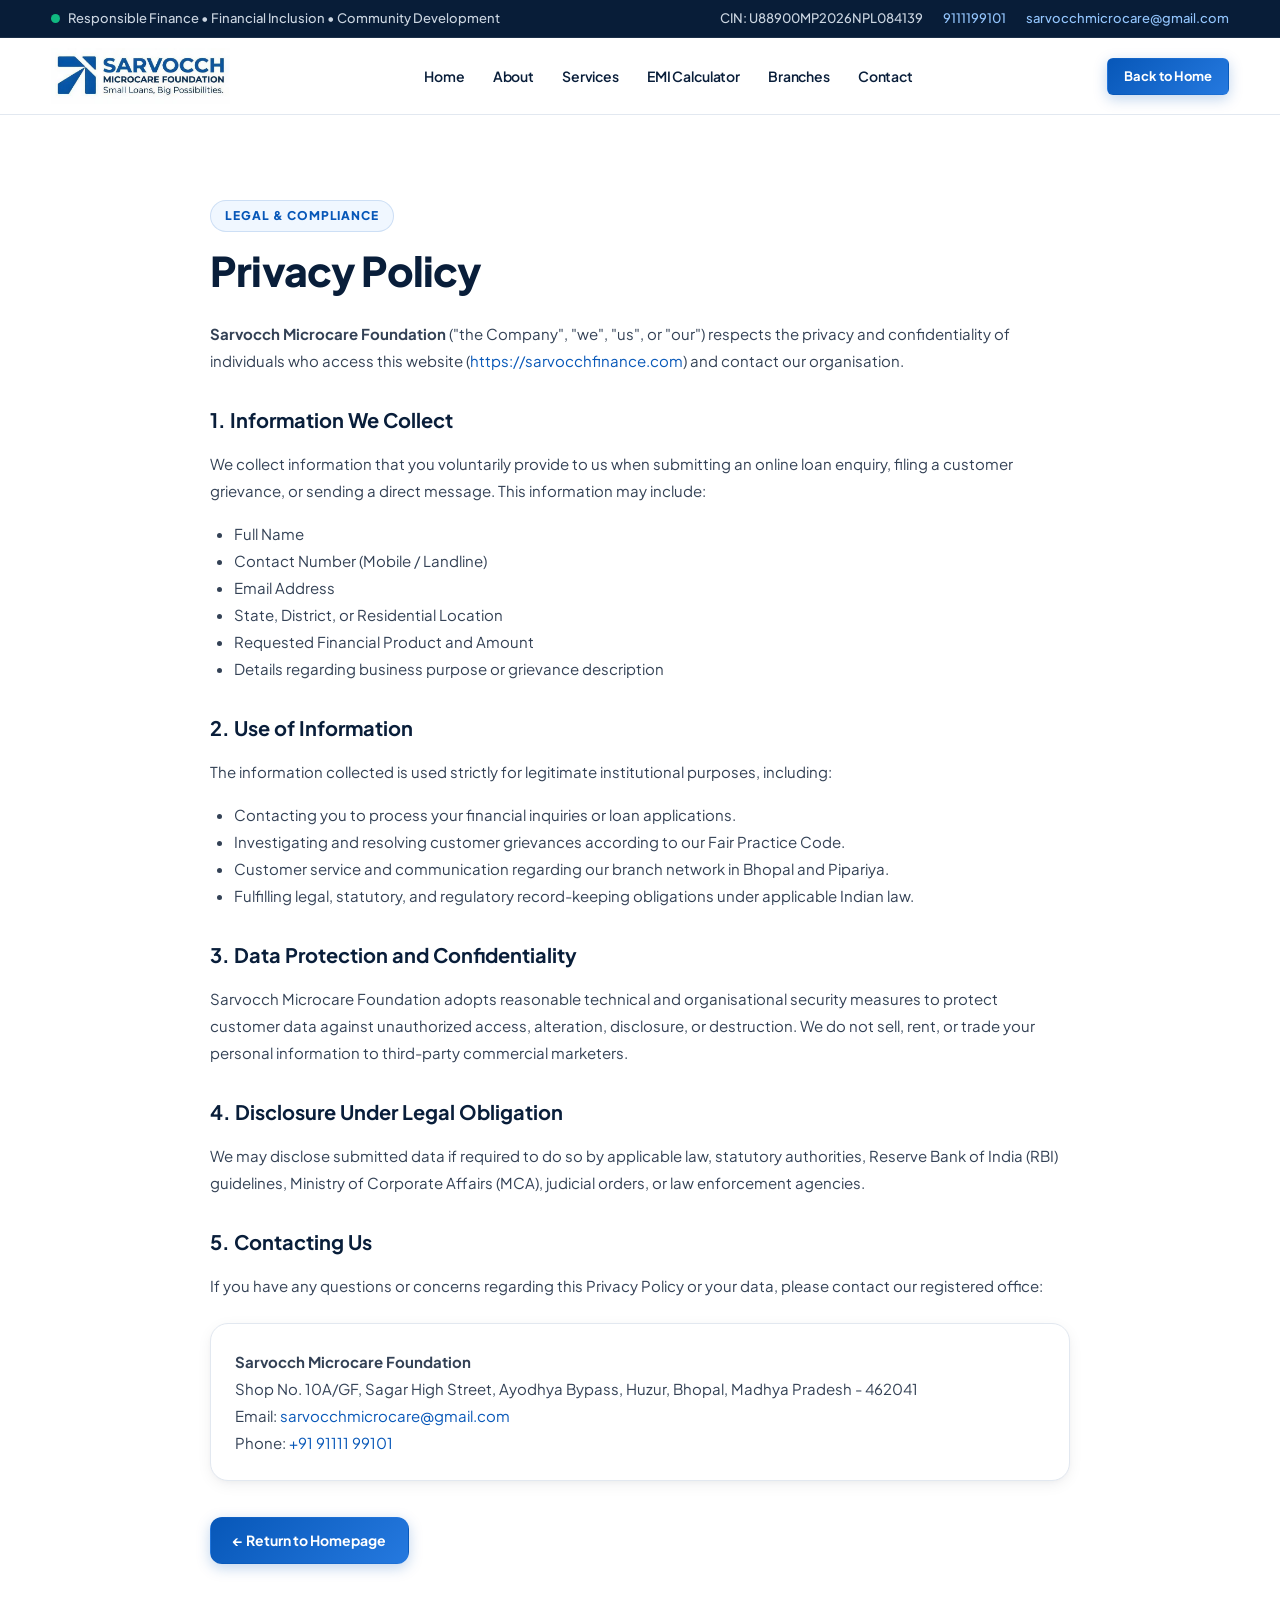
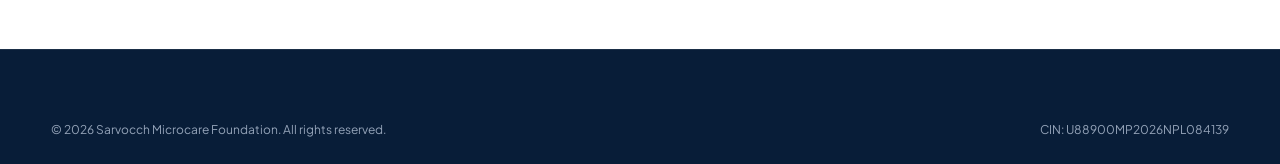
==== privacy.html @ bf9b37c6 "Convert website to responsive static HTML5/CSS3/JS for Hostinger with animations" ====
<!DOCTYPE html>
<html lang="en">
<head>
    <meta charset="UTF-8">
    <meta name="viewport" content="width=device-width, initial-scale=1.0">
    <title>Privacy Policy | Sarvocch Microcare Foundation</title>
    <meta name="description" content="Privacy Policy of Sarvocch Microcare Foundation regarding data protection, customer privacy, and personal information handling.">
    <meta name="robots" content="index, follow">
    <link rel="canonical" href="https://sarvocchfinance.com/privacy.html">
    <meta name="theme-color" content="#0757b8">

    <!-- Favicon -->
    <link rel="icon" type="image/svg+xml" href="assets/images/favicon.svg">

    <!-- Google Fonts -->
    <link rel="preconnect" href="https://fonts.googleapis.com">
    <link rel="preconnect" href="https://fonts.gstatic.com" crossorigin>
    <link href="https://fonts.googleapis.com/css2?family=Plus+Jakarta+Sans:wght@400;500;600;700;800&display=swap" rel="stylesheet">

    <!-- Stylesheets -->
    <link rel="stylesheet" href="assets/css/styles.css">
    <link rel="stylesheet" href="assets/css/animations.css">
</head>
<body>

    <!-- TOPBAR -->
    <aside class="topbar" aria-label="Quick Information">
        <div class="container topbar-content">
            <div class="topbar-badge">
                <span class="pulse-dot"></span>
                <span>Responsible Finance &bull; Financial Inclusion &bull; Community Development</span>
            </div>
            <div class="topbar-contacts">
                <span class="topbar-badge">CIN: U88900MP2026NPL084139</span>
                <a href="tel:9111199101" class="topbar-link">9111199101</a>
                <a href="mailto:sarvocchmicrocare@gmail.com" class="topbar-link">sarvocchmicrocare@gmail.com</a>
            </div>
        </div>
    </aside>

    <!-- HEADER NAVIGATION -->
    <header class="header">
        <div class="container nav">
            <a href="index.html#home" class="brand">
                <img src="assets/images/LOGO_1.jpg" alt="Sarvocch Microcare Foundation Logo" class="brand-logo" width="220" height="60">
            </a>

            <button class="menu-toggle" aria-label="Toggle navigation menu">
                <span class="hamburger-line"></span>
                <span class="hamburger-line"></span>
                <span class="hamburger-line"></span>
            </button>

            <nav class="nav-menu">
                <a href="index.html#home" class="nav-link">Home</a>
                <a href="index.html#about" class="nav-link">About</a>
                <a href="index.html#services" class="nav-link">Services</a>
                <a href="index.html#calculator" class="nav-link">EMI Calculator</a>
                <a href="index.html#branches" class="nav-link">Branches</a>
                <a href="index.html#contact" class="nav-link">Contact</a>
            </nav>

            <div class="nav-actions">
                <a href="index.html#application" class="btn btn-primary btn-sm">
                    <span>Back to Home</span>
                </a>
            </div>
        </div>
    </header>

    <!-- CONTENT -->
    <main class="section section-white">
        <div class="container" style="max-width: 860px;">
            <div class="eyebrow">LEGAL & COMPLIANCE</div>
            <h1 class="section-title" style="margin-bottom: 24px;">Privacy Policy</h1>

            <div style="font-size: 0.9375rem; color: var(--text-body); line-height: 1.8;">
                <p style="margin-bottom: 16px;"><strong>Sarvocch Microcare Foundation</strong> ("the Company", "we", "us", or "our") respects the privacy and confidentiality of individuals who access this website (<a href="https://sarvocchfinance.com" style="color: var(--primary);">https://sarvocchfinance.com</a>) and contact our organisation.</p>

                <h3 style="font-size: 1.25rem; font-weight: 700; color: var(--text-heading); margin: 28px 0 12px;">1. Information We Collect</h3>
                <p style="margin-bottom: 16px;">We collect information that you voluntarily provide to us when submitting an online loan enquiry, filing a customer grievance, or sending a direct message. This information may include:</p>
                <ul style="margin-left: 24px; margin-bottom: 16px;">
                    <li>Full Name</li>
                    <li>Contact Number (Mobile / Landline)</li>
                    <li>Email Address</li>
                    <li>State, District, or Residential Location</li>
                    <li>Requested Financial Product and Amount</li>
                    <li>Details regarding business purpose or grievance description</li>
                </ul>

                <h3 style="font-size: 1.25rem; font-weight: 700; color: var(--text-heading); margin: 28px 0 12px;">2. Use of Information</h3>
                <p style="margin-bottom: 16px;">The information collected is used strictly for legitimate institutional purposes, including:</p>
                <ul style="margin-left: 24px; margin-bottom: 16px;">
                    <li>Contacting you to process your financial inquiries or loan applications.</li>
                    <li>Investigating and resolving customer grievances according to our Fair Practice Code.</li>
                    <li>Customer service and communication regarding our branch network in Bhopal and Pipariya.</li>
                    <li>Fulfilling legal, statutory, and regulatory record-keeping obligations under applicable Indian law.</li>
                </ul>

                <h3 style="font-size: 1.25rem; font-weight: 700; color: var(--text-heading); margin: 28px 0 12px;">3. Data Protection and Confidentiality</h3>
                <p style="margin-bottom: 16px;">Sarvocch Microcare Foundation adopts reasonable technical and organisational security measures to protect customer data against unauthorized access, alteration, disclosure, or destruction. We do not sell, rent, or trade your personal information to third-party commercial marketers.</p>

                <h3 style="font-size: 1.25rem; font-weight: 700; color: var(--text-heading); margin: 28px 0 12px;">4. Disclosure Under Legal Obligation</h3>
                <p style="margin-bottom: 16px;">We may disclose submitted data if required to do so by applicable law, statutory authorities, Reserve Bank of India (RBI) guidelines, Ministry of Corporate Affairs (MCA), judicial orders, or law enforcement agencies.</p>

                <h3 style="font-size: 1.25rem; font-weight: 700; color: var(--text-heading); margin: 28px 0 12px;">5. Contacting Us</h3>
                <p style="margin-bottom: 24px;">If you have any questions or concerns regarding this Privacy Policy or your data, please contact our registered office:</p>

                <div class="values-card" style="padding: 24px;">
                    <strong>Sarvocch Microcare Foundation</strong><br>
                    Shop No. 10A/GF, Sagar High Street, Ayodhya Bypass, Huzur, Bhopal, Madhya Pradesh - 462041<br>
                    Email: <a href="mailto:sarvocchmicrocare@gmail.com" style="color: var(--primary);">sarvocchmicrocare@gmail.com</a><br>
                    Phone: <a href="tel:9111199101" style="color: var(--primary);">+91 91111 99101</a>
                </div>

                <div style="margin-top: 36px;">
                    <a href="index.html" class="btn btn-primary">&larr; Return to Homepage</a>
                </div>
            </div>
        </div>
    </main>

    <!-- FOOTER -->
    <footer class="footer">
        <div class="container footer-bottom" style="border: 0; padding-top: 0;">
            <div>&copy; 2026 Sarvocch Microcare Foundation. All rights reserved.</div>
            <div>CIN: U88900MP2026NPL084139</div>
        </div>
    </footer>

    <script src="assets/js/main.js"></script>
</body>
</html>
---- assets/css/styles.css ----
/* ==========================================================
   SARVOCCH MICROCARE FOUNDATION - PRODUCTION STYLESHEET
   Compatible with Hostinger Shared/Premium Hosting
   Clean Vanilla CSS3, Zero Build Dependencies
   ========================================================== */

/* ----------------------------------------------------------
   1. DESIGN TOKENS & CSS VARIABLES
   ---------------------------------------------------------- */
:root {
    --primary: #0757b8;
    --primary-light: #2579df;
    --primary-dark: #053b7c;
    --primary-glow: rgba(7, 87, 184, 0.15);

    --dark: #081d38;
    --dark-surface: #0e274a;
    --dark-muted: #1e3a63;

    --accent: #00b4d8;
    --accent-emerald: #10b981;
    --accent-emerald-bg: #ecfdf5;

    --bg-page: #f8fafc;
    --bg-surface: #ffffff;
    --bg-soft: #f1f5f9;
    --bg-ice: #f0f7ff;

    --text-heading: #091e3a;
    --text-body: #334155;
    --text-muted: #64748b;
    --text-light: #94a3b8;

    --border: #e2e8f0;
    --border-hover: #cbd5e1;
    --border-focus: #0757b8;

    --shadow-sm: 0 1px 3px rgba(15, 23, 42, 0.06), 0 1px 2px rgba(15, 23, 42, 0.04);
    --shadow-md: 0 4px 16px -2px rgba(15, 23, 42, 0.08), 0 2px 6px -2px rgba(15, 23, 42, 0.04);
    --shadow-lg: 0 12px 32px -4px rgba(7, 45, 92, 0.1), 0 4px 12px -2px rgba(7, 45, 92, 0.05);
    --shadow-xl: 0 24px 50px -12px rgba(7, 45, 92, 0.18);

    --radius-sm: 6px;
    --radius-md: 12px;
    --radius-lg: 18px;
    --radius-xl: 24px;
    --radius-full: 9999px;

    --font-sans: 'Plus Jakarta Sans', system-ui, -apple-system, BlinkMacSystemFont, 'Segoe UI', Roboto, Helvetica, Arial, sans-serif;
    --transition: all 0.25s cubic-bezier(0.16, 1, 0.3, 1);
}

/* ----------------------------------------------------------
   2. GLOBAL RESET & BASE STYLES
   ---------------------------------------------------------- */
*, *::before, *::after {
    box-sizing: border-box;
    margin: 0;
    padding: 0;
}

html {
    scroll-behavior: smooth;
    font-size: 16px;
    -webkit-font-smoothing: antialiased;
    -moz-osx-font-smoothing: grayscale;
}

body {
    font-family: var(--font-sans);
    color: var(--text-body);
    background-color: var(--bg-page);
    line-height: 1.65;
    overflow-x: hidden;
    position: relative;
}

a {
    color: inherit;
    text-decoration: none;
    transition: var(--transition);
}

button, input, textarea, select {
    font-family: inherit;
    font-size: inherit;
}

img, svg {
    max-width: 100%;
    display: block;
}

.container {
    width: min(1200px, 92%);
    margin-inline: auto;
}

/* ----------------------------------------------------------
   3. TOP BAR
   ---------------------------------------------------------- */
.topbar {
    background: var(--dark);
    color: #e2e8f0;
    font-size: 0.8125rem;
    padding: 8px 0;
    border-bottom: 1px solid rgba(255, 255, 255, 0.08);
}

.topbar-content {
    display: flex;
    justify-content: space-between;
    align-items: center;
    gap: 16px;
    flex-wrap: wrap;
}

.topbar-badge {
    display: inline-flex;
    align-items: center;
    gap: 8px;
    font-weight: 500;
    color: #cbd5e1;
}

.topbar-contacts {
    display: flex;
    align-items: center;
    gap: 20px;
}

.topbar-link {
    display: inline-flex;
    align-items: center;
    gap: 6px;
    color: #93c5fd;
    font-weight: 500;
}

.topbar-link:hover {
    color: #ffffff;
    text-decoration: underline;
}

/* ----------------------------------------------------------
   4. NAVIGATION HEADER
   ---------------------------------------------------------- */
.header {
    position: sticky;
    top: 0;
    z-index: 1000;
    background: rgba(255, 255, 255, 0.94);
    backdrop-filter: blur(14px);
    -webkit-backdrop-filter: blur(14px);
    border-bottom: 1px solid var(--border);
    transition: var(--transition);
}

.header.scrolled {
    box-shadow: 0 4px 20px rgba(0, 0, 0, 0.06);
    background: rgba(255, 255, 255, 0.98);
}

.nav {
    display: flex;
    justify-content: space-between;
    align-items: center;
    min-height: 76px;
    gap: 20px;
}

.brand {
    display: flex;
    align-items: center;
    gap: 12px;
}

.brand-logo {
    height: 56px;
    width: auto;
    object-fit: contain;
    transition: transform 0.3s ease;
}

.brand:hover .brand-logo {
    transform: scale(1.02);
}

.nav-menu {
    display: flex;
    align-items: center;
    gap: 24px;
    list-style: none;
}

.nav-link {
    font-size: 0.875rem;
    font-weight: 600;
    color: var(--text-heading);
    padding: 6px 2px;
    position: relative;
    letter-spacing: -0.01em;
}

.nav-link::after {
    content: '';
    position: absolute;
    bottom: -2px;
    left: 0;
    width: 0;
    height: 2px;
    background: var(--primary);
    transition: width 0.25s ease;
    border-radius: 2px;
}

.nav-link:hover, .nav-link.active {
    color: var(--primary);
}

.nav-link:hover::after, .nav-link.active::after {
    width: 100%;
}

.nav-actions {
    display: flex;
    align-items: center;
    gap: 12px;
}

.menu-toggle {
    display: none;
    background: none;
    border: none;
    cursor: pointer;
    padding: 8px;
    border-radius: var(--radius-sm);
    color: var(--text-heading);
}

.hamburger-line {
    display: block;
    width: 24px;
    height: 2px;
    background-color: var(--text-heading);
    margin: 5px 0;
    transition: var(--transition);
    border-radius: 2px;
}

.menu-toggle.open .hamburger-line:nth-child(1) {
    transform: translateY(7px) rotate(45deg);
}

.menu-toggle.open .hamburger-line:nth-child(2) {
    opacity: 0;
}

.menu-toggle.open .hamburger-line:nth-child(3) {
    transform: translateY(-7px) rotate(-45deg);
}

/* ----------------------------------------------------------
   5. BUTTONS & UI CONTROLS
   ---------------------------------------------------------- */
.btn {
    display: inline-flex;
    align-items: center;
    justify-content: center;
    gap: 8px;
    padding: 10px 22px;
    border-radius: var(--radius-md);
    font-size: 0.875rem;
    font-weight: 700;
    cursor: pointer;
    border: 1px solid transparent;
    transition: var(--transition);
    white-space: nowrap;
    text-align: center;
}

.btn-primary {
    background: linear-gradient(135deg, var(--primary), var(--primary-light));
    color: #ffffff;
    box-shadow: 0 4px 14px rgba(7, 87, 184, 0.25);
}

.btn-primary:hover {
    background: linear-gradient(135deg, var(--primary-dark), var(--primary));
    box-shadow: 0 6px 20px rgba(7, 87, 184, 0.35);
    transform: translateY(-1px);
}

.btn-outline {
    background: #ffffff;
    color: var(--primary);
    border-color: #cbd5e1;
}

.btn-outline:hover {
    border-color: var(--primary);
    background: var(--bg-ice);
    transform: translateY(-1px);
}

.btn-white {
    background: #ffffff;
    color: var(--primary);
    box-shadow: var(--shadow-sm);
}

.btn-white:hover {
    background: #f8fafc;
    box-shadow: var(--shadow-md);
    transform: translateY(-1px);
}

.btn-lg {
    padding: 13px 28px;
    font-size: 0.9375rem;
    border-radius: var(--radius-md);
}

.btn-sm {
    padding: 7px 16px;
    font-size: 0.8125rem;
    border-radius: var(--radius-sm);
}

.btn-block {
    width: 100%;
}

.btn-icon-right svg {
    transition: transform 0.2s ease;
}

.btn:hover .btn-icon-right svg {
    transform: translateX(3px);
}

/* ----------------------------------------------------------
   6. HERO SECTION
   ---------------------------------------------------------- */
.hero {
    position: relative;
    padding: 85px 0 95px;
    background: radial-gradient(100% 100% at 50% 0%, #f0f7ff 0%, #ffffff 70%, #f8fafc 100%);
    overflow: hidden;
}

.hero::before {
    content: '';
    position: absolute;
    top: 0;
    left: 50%;
    transform: translateX(-50%);
    width: 100%;
    max-width: 1200px;
    height: 100%;
    background-image: radial-gradient(rgba(7, 87, 184, 0.08) 1px, transparent 1px);
    background-size: 28px 28px;
    pointer-events: none;
    opacity: 0.6;
}

.hero-grid {
    display: grid;
    grid-template-columns: 1.15fr 0.85fr;
    gap: 50px;
    align-items: center;
    position: relative;
    z-index: 1;
}

.hero-badge {
    display: inline-flex;
    align-items: center;
    gap: 8px;
    padding: 6px 14px;
    background: #ffffff;
    border: 1px solid #bfdbfe;
    border-radius: var(--radius-full);
    font-size: 0.75rem;
    font-weight: 700;
    color: var(--primary);
    text-transform: uppercase;
    letter-spacing: 0.05em;
    box-shadow: 0 2px 8px rgba(7, 87, 184, 0.08);
    margin-bottom: 22px;
}

.hero-title {
    font-size: clamp(2.3rem, 4.5vw, 3.75rem);
    font-weight: 800;
    line-height: 1.12;
    color: var(--text-heading);
    letter-spacing: -0.03em;
    margin-bottom: 20px;
}

.hero-title span {
    background: linear-gradient(135deg, var(--primary), #00a6fb);
    -webkit-background-clip: text;
    -webkit-text-fill-color: transparent;
}

.hero-desc {
    font-size: 1.125rem;
    color: var(--text-muted);
    line-height: 1.7;
    margin-bottom: 32px;
    max-width: 580px;
}

.hero-actions {
    display: flex;
    gap: 16px;
    flex-wrap: wrap;
    align-items: center;
    margin-bottom: 36px;
}

.hero-features {
    display: flex;
    gap: 24px;
    flex-wrap: wrap;
    padding-top: 24px;
    border-top: 1px solid var(--border);
}

.feature-pill {
    display: flex;
    align-items: center;
    gap: 8px;
    font-size: 0.8125rem;
    font-weight: 600;
    color: var(--text-heading);
}

.feature-pill svg {
    color: var(--accent-emerald);
}

/* Hero Right Card */
.hero-card {
    background: linear-gradient(145deg, #09264a 0%, #0757b8 60%, #0a73dc 100%);
    border-radius: var(--radius-xl);
    padding: 40px 32px;
    color: #ffffff;
    box-shadow: var(--shadow-xl);
    position: relative;
    overflow: hidden;
    border: 1px solid rgba(255, 255, 255, 0.15);
}

.hero-card::after {
    content: '';
    position: absolute;
    top: -40%;
    right: -40%;
    width: 280px;
    height: 280px;
    border-radius: 50%;
    background: radial-gradient(circle, rgba(255, 255, 255, 0.18) 0%, transparent 70%);
    pointer-events: none;
}

.hero-card-tag {
    display: inline-block;
    padding: 4px 12px;
    background: rgba(255, 255, 255, 0.15);
    backdrop-filter: blur(4px);
    border-radius: var(--radius-full);
    font-size: 0.6875rem;
    font-weight: 700;
    letter-spacing: 0.08em;
    text-transform: uppercase;
    margin-bottom: 16px;
}

.hero-card h3 {
    font-size: 1.75rem;
    font-weight: 800;
    line-height: 1.25;
    margin-bottom: 14px;
}

.hero-card p {
    color: #dbeafe;
    font-size: 0.9375rem;
    line-height: 1.6;
    margin-bottom: 24px;
}

.hero-card-stats {
    display: grid;
    grid-template-columns: 1fr 1fr;
    gap: 16px;
    background: rgba(255, 255, 255, 0.08);
    backdrop-filter: blur(10px);
    padding: 18px;
    border-radius: var(--radius-md);
    border: 1px solid rgba(255, 255, 255, 0.12);
}

.card-stat-item span {
    display: block;
    font-size: 0.6875rem;
    text-transform: uppercase;
    letter-spacing: 0.05em;
    color: #bfdbfe;
    margin-bottom: 4px;
}

.card-stat-item strong {
    font-size: 1.25rem;
    font-weight: 800;
}

/* ----------------------------------------------------------
   7. STATS STRIP
   ---------------------------------------------------------- */
.stats-strip {
    background: var(--dark);
    color: #ffffff;
    padding: 38px 0;
    position: relative;
    border-bottom: 1px solid rgba(255, 255, 255, 0.08);
}

.stats-grid {
    display: grid;
    grid-template-columns: repeat(4, 1fr);
    gap: 20px;
}

.stat-box {
    text-align: center;
    padding: 10px 16px;
    position: relative;
}

.stat-box:not(:last-child)::after {
    content: '';
    position: absolute;
    right: 0;
    top: 20%;
    height: 60%;
    width: 1px;
    background: rgba(255, 255, 255, 0.15);
}

.stat-number {
    font-size: clamp(1.8rem, 3vw, 2.5rem);
    font-weight: 800;
    letter-spacing: -0.02em;
    color: #ffffff;
    display: flex;
    align-items: center;
    justify-content: center;
    gap: 2px;
}

.stat-number .plus {
    color: var(--accent);
}

.stat-label {
    font-size: 0.8125rem;
    color: #93c5fd;
    font-weight: 600;
    margin-top: 4px;
    text-transform: uppercase;
    letter-spacing: 0.04em;
}

/* ----------------------------------------------------------
   8. SECTION ARCHITECTURE
   ---------------------------------------------------------- */
.section {
    padding: 85px 0;
    position: relative;
}

.section-soft {
    background-color: var(--bg-soft);
}

.section-white {
    background-color: #ffffff;
}

.section-head {
    max-width: 720px;
    margin: 0 auto 52px;
    text-align: center;
}

.eyebrow {
    display: inline-flex;
    align-items: center;
    gap: 6px;
    padding: 5px 14px;
    border-radius: var(--radius-full);
    background: var(--bg-ice);
    color: var(--primary);
    font-size: 0.75rem;
    font-weight: 800;
    text-transform: uppercase;
    letter-spacing: 0.08em;
    margin-bottom: 14px;
    border: 1px solid rgba(7, 87, 184, 0.15);
}

.section-title {
    font-size: clamp(1.85rem, 3.2vw, 2.6rem);
    font-weight: 800;
    color: var(--text-heading);
    letter-spacing: -0.02em;
    line-height: 1.22;
    margin-bottom: 14px;
}

.section-subtitle {
    font-size: 1rem;
    color: var(--text-muted);
    line-height: 1.65;
}

/* ----------------------------------------------------------
   9. ABOUT SECTION
   ---------------------------------------------------------- */
.about-grid {
    display: grid;
    grid-template-columns: 1.05fr 0.95fr;
    gap: 48px;
    align-items: center;
}

.about-content h3 {
    font-size: 1.85rem;
    font-weight: 800;
    color: var(--text-heading);
    margin-bottom: 18px;
    line-height: 1.25;
}

.about-content p {
    color: var(--text-muted);
    font-size: 0.9375rem;
    margin-bottom: 16px;
    line-height: 1.7;
}

.values-card {
    background: #ffffff;
    border-radius: var(--radius-lg);
    padding: 36px 30px;
    border: 1px solid var(--border);
    box-shadow: var(--shadow-md);
}

.values-card h4 {
    font-size: 1.25rem;
    font-weight: 700;
    color: var(--text-heading);
    margin-bottom: 20px;
    padding-bottom: 12px;
    border-bottom: 2px solid var(--bg-ice);
}

.values-list {
    display: grid;
    grid-template-columns: 1fr 1fr;
    gap: 16px;
    list-style: none;
}

.value-item {
    display: flex;
    align-items: flex-start;
    gap: 10px;
    font-size: 0.875rem;
    font-weight: 600;
    color: var(--text-heading);
}

.value-item svg {
    color: var(--accent-emerald);
    flex-shrink: 0;
    margin-top: 3px;
}

/* ----------------------------------------------------------
   10. SERVICES SECTION
   ---------------------------------------------------------- */
.services-grid {
    display: grid;
    grid-template-columns: repeat(3, 1fr);
    gap: 26px;
}

.service-card {
    background: #ffffff;
    border: 1px solid var(--border);
    border-radius: var(--radius-lg);
    padding: 32px 26px;
    box-shadow: var(--shadow-sm);
    display: flex;
    flex-direction: column;
    justify-content: space-between;
    transition: var(--transition);
    position: relative;
}

.service-icon-wrap {
    width: 54px;
    height: 54px;
    border-radius: var(--radius-md);
    background: linear-gradient(135deg, var(--bg-ice), #dbeafe);
    color: var(--primary);
    display: flex;
    align-items: center;
    justify-content: center;
    margin-bottom: 20px;
    transition: transform 0.3s ease, background 0.3s ease;
}

.service-card:hover .service-icon-wrap {
    transform: scale(1.08) rotate(3deg);
    background: linear-gradient(135deg, var(--primary), var(--primary-light));
    color: #ffffff;
}

.service-card h3 {
    font-size: 1.25rem;
    font-weight: 700;
    color: var(--text-heading);
    margin-bottom: 10px;
    line-height: 1.35;
}

.service-card p {
    font-size: 0.875rem;
    color: var(--text-muted);
    line-height: 1.6;
    margin-bottom: 20px;
    flex-grow: 1;
}

.service-link {
    display: inline-flex;
    align-items: center;
    gap: 6px;
    color: var(--primary);
    font-size: 0.8125rem;
    font-weight: 700;
}

.service-link svg {
    transition: transform 0.2s ease;
}

.service-card:hover .service-link svg {
    transform: translateX(4px);
}

/* ----------------------------------------------------------
   11. LOAN CALCULATOR SECTION
   ---------------------------------------------------------- */
.calc-wrapper {
    display: grid;
    grid-template-columns: 1fr 1.05fr;
    gap: 40px;
    align-items: center;
}

.calc-intro h3 {
    font-size: 2rem;
    font-weight: 800;
    color: var(--text-heading);
    margin-bottom: 16px;
    line-height: 1.25;
}

.calc-intro p {
    color: var(--text-muted);
    font-size: 0.9375rem;
    margin-bottom: 22px;
}

.calc-container {
    background: #ffffff;
    border: 1px solid var(--border);
    border-radius: var(--radius-xl);
    padding: 36px 32px;
    box-shadow: var(--shadow-lg);
}

.calc-slider-group {
    margin-bottom: 24px;
}

.calc-label-row {
    display: flex;
    justify-content: space-between;
    align-items: center;
    margin-bottom: 8px;
}

.calc-label {
    font-size: 0.875rem;
    font-weight: 700;
    color: var(--text-heading);
}

.calc-value-badge {
    font-size: 1.05rem;
    font-weight: 800;
    color: var(--primary);
    background: var(--bg-ice);
    padding: 3px 12px;
    border-radius: var(--radius-sm);
    border: 1px solid #bfdbfe;
}

.range-slider {
    -webkit-appearance: none;
    appearance: none;
    width: 100%;
    height: 8px;
    border-radius: 4px;
    background: #e2e8f0;
    outline: none;
    cursor: pointer;
    transition: background 0.2s;
}

.range-slider::-webkit-slider-thumb {
    -webkit-appearance: none;
    appearance: none;
    width: 22px;
    height: 22px;
    border-radius: 50%;
    background: var(--primary);
    border: 3px solid #ffffff;
    box-shadow: 0 2px 6px rgba(7, 87, 184, 0.4);
    cursor: pointer;
    transition: transform 0.15s ease, background-color 0.15s ease;
}

.range-slider::-moz-range-thumb {
    width: 22px;
    height: 22px;
    border-radius: 50%;
    background: var(--primary);
    border: 3px solid #ffffff;
    box-shadow: 0 2px 6px rgba(7, 87, 184, 0.4);
    cursor: pointer;
}

.range-slider:active::-webkit-slider-thumb {
    transform: scale(1.15);
}

/* Preset Chips */
.calc-chips {
    display: flex;
    gap: 8px;
    margin-top: 8px;
    flex-wrap: wrap;
}

.chip-btn {
    font-size: 0.6875rem;
    font-weight: 600;
    padding: 4px 10px;
    border-radius: var(--radius-sm);
    background: var(--bg-soft);
    border: 1px solid var(--border);
    color: var(--text-muted);
    cursor: pointer;
    transition: var(--transition);
}

.chip-btn:hover, .chip-btn.active {
    background: var(--primary);
    color: #ffffff;
    border-color: var(--primary);
}

/* Calculator Result Card */
.calc-result-card {
    background: linear-gradient(145deg, var(--dark) 0%, var(--dark-surface) 100%);
    border-radius: var(--radius-lg);
    padding: 24px;
    color: #ffffff;
    margin-top: 26px;
    border: 1px solid rgba(255, 255, 255, 0.08);
}

.calc-emi-highlight {
    text-align: center;
    padding-bottom: 18px;
    border-bottom: 1px solid rgba(255, 255, 255, 0.12);
    margin-bottom: 18px;
}

.calc-emi-label {
    font-size: 0.75rem;
    text-transform: uppercase;
    letter-spacing: 0.06em;
    color: #93c5fd;
    font-weight: 600;
}

.calc-emi-amount {
    font-size: 2.25rem;
    font-weight: 800;
    color: #ffffff;
    letter-spacing: -0.02em;
    margin-top: 4px;
}

.calc-breakdown-row {
    display: flex;
    justify-content: space-between;
    font-size: 0.8125rem;
    margin-bottom: 10px;
    color: #cbd5e1;
}

.calc-breakdown-row strong {
    color: #ffffff;
    font-weight: 700;
}

/* Distribution Bar */
.calc-dist-bar {
    width: 100%;
    height: 8px;
    background: rgba(255, 255, 255, 0.15);
    border-radius: 4px;
    overflow: hidden;
    display: flex;
    margin: 14px 0 16px;
}

.dist-principal {
    background: #00b4d8;
    height: 100%;
    transition: width 0.3s ease;
}

.dist-interest {
    background: #f59e0b;
    height: 100%;
    transition: width 0.3s ease;
}

.calc-dist-legend {
    display: flex;
    justify-content: space-between;
    font-size: 0.6875rem;
    color: #94a3b8;
    margin-bottom: 18px;
}

.legend-dot {
    display: inline-block;
    width: 8px;
    height: 8px;
    border-radius: 50%;
    margin-right: 4px;
}

.legend-principal .legend-dot { background: #00b4d8; }
.legend-interest .legend-dot { background: #f59e0b; }

/* ----------------------------------------------------------
   12. LEADERSHIP SECTION
   ---------------------------------------------------------- */
.leadership-grid {
    display: grid;
    grid-template-columns: repeat(2, 1fr);
    gap: 36px;
}

.leader-card {
    background: #ffffff;
    border: 1px solid var(--border);
    border-radius: var(--radius-xl);
    overflow: hidden;
    box-shadow: var(--shadow-md);
    transition: var(--transition);
}

.leader-photo-wrapper {
    width: 100%;
    height: 380px;
    background: linear-gradient(135deg, var(--bg-ice) 0%, #dbeafe 100%);
    overflow: hidden;
    position: relative;
}

.leader-photo-img {
    width: 100%;
    height: 100%;
    object-fit: cover;
    object-position: top center;
    transition: transform 0.5s ease;
}

.leader-card:hover .leader-photo-img {
    transform: scale(1.04);
}

.leader-initials-fallback {
    width: 100%;
    height: 100%;
    display: flex;
    align-items: center;
    justify-content: center;
    font-size: 4rem;
    font-weight: 800;
    color: var(--primary);
    background: linear-gradient(135deg, var(--primary-glow), var(--bg-ice));
}

.leader-details {
    padding: 28px 26px;
}

.leader-designation-badge {
    display: inline-block;
    padding: 4px 12px;
    background: var(--bg-ice);
    color: var(--primary);
    font-size: 0.75rem;
    font-weight: 800;
    text-transform: uppercase;
    letter-spacing: 0.05em;
    border-radius: var(--radius-full);
    margin-bottom: 10px;
}

.leader-name {
    font-size: 1.45rem;
    font-weight: 800;
    color: var(--text-heading);
    margin-bottom: 12px;
}

.leader-bio {
    font-size: 0.875rem;
    color: var(--text-muted);
    line-height: 1.65;
    margin-bottom: 18px;
}

.leader-email-link {
    display: inline-flex;
    align-items: center;
    gap: 6px;
    font-size: 0.8125rem;
    color: var(--primary);
    font-weight: 600;
    word-break: break-all;
}

.leader-email-link:hover {
    text-decoration: underline;
}

/* Management Hierarchy Tree */
.hierarchy-container {
    max-width: 680px;
    margin: 50px auto 0;
    text-align: center;
}

.hierarchy-item {
    background: #ffffff;
    border: 1px solid var(--border);
    border-left: 5px solid var(--primary);
    border-radius: var(--radius-md);
    padding: 14px 24px;
    margin: 12px auto;
    font-weight: 700;
    color: var(--text-heading);
    box-shadow: var(--shadow-sm);
    transition: var(--transition);
}

.hierarchy-item:hover {
    transform: translateY(-2px);
    box-shadow: var(--shadow-md);
}

.hierarchy-item:nth-child(1) { width: 95%; }
.hierarchy-item:nth-child(2) { width: 88%; }
.hierarchy-item:nth-child(3) { width: 80%; }
.hierarchy-item:nth-child(4) { width: 72%; }

/* ----------------------------------------------------------
   13. BRANCH DIRECTORY SECTION
   ---------------------------------------------------------- */
.branches-grid {
    display: grid;
    grid-template-columns: repeat(2, 1fr);
    gap: 32px;
}

.branch-card {
    background: #ffffff;
    border: 1px solid var(--border);
    border-radius: var(--radius-xl);
    padding: 30px;
    box-shadow: var(--shadow-md);
    display: flex;
    flex-direction: column;
    justify-content: space-between;
}

.branch-header {
    display: flex;
    justify-content: space-between;
    align-items: flex-start;
    gap: 12px;
    margin-bottom: 16px;
}

.branch-name {
    font-size: 1.35rem;
    font-weight: 800;
    color: var(--text-heading);
}

.branch-badge {
    display: inline-flex;
    align-items: center;
    gap: 6px;
    padding: 4px 12px;
    border-radius: var(--radius-full);
    font-size: 0.75rem;
    font-weight: 700;
    background: var(--accent-emerald-bg);
    color: #065f46;
    border: 1px solid #a7f3d0;
    white-space: nowrap;
}

.branch-address {
    font-size: 0.875rem;
    color: var(--text-muted);
    line-height: 1.6;
    margin-bottom: 18px;
}

.branch-meta {
    display: grid;
    gap: 8px;
    font-size: 0.8125rem;
    color: var(--text-body);
    margin-bottom: 20px;
}

.branch-meta-item {
    display: flex;
    align-items: center;
    gap: 8px;
}

.branch-meta-item svg {
    color: var(--primary);
    flex-shrink: 0;
}

.branch-map-frame {
    width: 100%;
    height: 240px;
    border: 0;
    border-radius: var(--radius-md);
    margin-bottom: 20px;
    background: #e2e8f0;
}

/* ----------------------------------------------------------
   14. CORPORATE INFORMATION
   ---------------------------------------------------------- */
.corporate-grid {
    display: grid;
    grid-template-columns: 1fr 1fr;
    gap: 28px;
}

.corp-card {
    background: #ffffff;
    border: 1px solid var(--border);
    border-radius: var(--radius-lg);
    padding: 32px;
    box-shadow: var(--shadow-sm);
}

.corp-card h3 {
    font-size: 1.25rem;
    font-weight: 800;
    color: var(--text-heading);
    margin-bottom: 20px;
    padding-bottom: 12px;
    border-bottom: 2px solid var(--bg-ice);
}

.corp-table {
    display: grid;
    gap: 12px;
    font-size: 0.875rem;
}

.corp-row {
    display: flex;
    justify-content: space-between;
    gap: 16px;
    padding-bottom: 8px;
    border-bottom: 1px solid #f1f5f9;
}

.corp-label {
    font-weight: 600;
    color: var(--text-muted);
}

.corp-value {
    font-weight: 700;
    color: var(--text-heading);
    text-align: right;
    word-break: break-word;
}

/* ----------------------------------------------------------
   15. FORMS ARCHITECTURE (ENQUIRY / GRIEVANCE / CONTACT)
   ---------------------------------------------------------- */
.form-card {
    background: #ffffff;
    border: 1px solid var(--border);
    border-radius: var(--radius-xl);
    padding: 36px 32px;
    box-shadow: var(--shadow-lg);
}

.form-header {
    margin-bottom: 24px;
}

.form-title {
    font-size: 1.45rem;
    font-weight: 800;
    color: var(--text-heading);
    margin-bottom: 6px;
}

.form-subtitle {
    font-size: 0.8125rem;
    color: var(--text-muted);
}

.form-row {
    display: grid;
    grid-template-columns: 1fr 1fr;
    gap: 18px;
}

.form-group {
    margin-bottom: 18px;
    position: relative;
}

.form-label {
    display: block;
    font-size: 0.8125rem;
    font-weight: 700;
    color: var(--text-heading);
    margin-bottom: 6px;
}

.form-label .required {
    color: #ef4444;
}

.form-control {
    width: 100%;
    padding: 12px 14px;
    border: 1px solid var(--border);
    border-radius: var(--radius-md);
    background: #ffffff;
    color: var(--text-heading);
    font-size: 0.875rem;
    outline: none;
    transition: var(--transition);
}

.form-control:focus {
    border-color: var(--primary);
    box-shadow: 0 0 0 3px var(--primary-glow);
}

textarea.form-control {
    min-height: 110px;
    resize: vertical;
}

.form-consent {
    display: flex;
    align-items: flex-start;
    gap: 10px;
    font-size: 0.78125rem;
    color: var(--text-muted);
    margin-bottom: 20px;
    cursor: pointer;
}

.form-consent input[type="checkbox"] {
    margin-top: 3px;
    accent-color: var(--primary);
    cursor: pointer;
}

/* Form Helper & Validation Hint */
.form-hint {
    font-size: 0.6875rem;
    color: var(--text-light);
    margin-top: 4px;
}

/* Contact Dark Card */
.contact-dark-card {
    background: linear-gradient(145deg, var(--dark) 0%, var(--dark-surface) 100%);
    color: #ffffff;
    border-radius: var(--radius-xl);
    padding: 40px 32px;
    box-shadow: var(--shadow-xl);
    display: flex;
    flex-direction: column;
    justify-content: space-between;
}

.contact-dark-card h3 {
    font-size: 1.85rem;
    font-weight: 800;
    margin-bottom: 16px;
}

.contact-dark-card p {
    color: #cbd5e1;
    font-size: 0.9375rem;
    line-height: 1.65;
    margin-bottom: 24px;
}

.contact-channel-list {
    display: grid;
    gap: 20px;
    margin-bottom: 30px;
}

.contact-channel-item {
    display: flex;
    align-items: flex-start;
    gap: 14px;
}

.channel-icon {
    width: 42px;
    height: 42px;
    border-radius: var(--radius-sm);
    background: rgba(255, 255, 255, 0.1);
    display: flex;
    align-items: center;
    justify-content: center;
    color: #93c5fd;
    flex-shrink: 0;
}

.channel-info strong {
    display: block;
    font-size: 0.75rem;
    text-transform: uppercase;
    letter-spacing: 0.05em;
    color: #93c5fd;
    margin-bottom: 2px;
}

.channel-info a, .channel-info span {
    font-size: 0.9375rem;
    color: #ffffff;
    font-weight: 600;
}

/* ----------------------------------------------------------
   16. ACCORDION FAQ
   ---------------------------------------------------------- */
.faq-accordion {
    max-width: 820px;
    margin: 0 auto;
    display: grid;
    gap: 14px;
}

.faq-item {
    background: #ffffff;
    border: 1px solid var(--border);
    border-radius: var(--radius-md);
    overflow: hidden;
    transition: var(--transition);
}

.faq-item.active {
    border-color: #bfdbfe;
    box-shadow: var(--shadow-sm);
}

.faq-trigger {
    width: 100%;
    padding: 18px 22px;
    background: none;
    border: none;
    text-align: left;
    display: flex;
    justify-content: space-between;
    align-items: center;
    cursor: pointer;
    font-size: 1rem;
    font-weight: 700;
    color: var(--text-heading);
    gap: 14px;
}

.faq-chevron {
    width: 20px;
    height: 20px;
    color: var(--primary);
    transition: transform 0.3s ease;
    flex-shrink: 0;
}

.faq-item.active .faq-chevron {
    transform: rotate(180deg);
}

.faq-panel {
    display: grid;
    grid-template-rows: 0fr;
    transition: grid-template-rows 0.3s ease;
    color: var(--text-muted);
    font-size: 0.875rem;
    line-height: 1.65;
}

.faq-item.active .faq-panel {
    grid-template-rows: 1fr;
}

.faq-panel-inner {
    overflow: hidden;
    padding: 0 22px 18px;
}

/* ----------------------------------------------------------
   17. NOTICES & CALLOUTS
   ---------------------------------------------------------- */
.notice-box {
    background: var(--bg-ice);
    border-left: 4px solid var(--primary);
    padding: 16px 20px;
    border-radius: var(--radius-sm);
    font-size: 0.8125rem;
    color: #1e3a8a;
    line-height: 1.6;
    margin-top: 24px;
    display: flex;
    align-items: flex-start;
    gap: 12px;
}

.notice-box svg {
    flex-shrink: 0;
    color: var(--primary);
    margin-top: 2px;
}

/* ----------------------------------------------------------
   18. FOOTER
   ---------------------------------------------------------- */
.footer {
    background: var(--dark);
    color: #ffffff;
    padding: 70px 0 24px;
    position: relative;
    border-top: 1px solid rgba(255, 255, 255, 0.08);
}

.footer-grid {
    display: grid;
    grid-template-columns: 2fr 1fr 1fr 1.2fr;
    gap: 40px;
    margin-bottom: 50px;
}

.footer-brand h3 {
    font-size: 1.25rem;
    font-weight: 800;
    margin-bottom: 14px;
    color: #ffffff;
}

.footer-brand p {
    color: #94a3b8;
    font-size: 0.875rem;
    line-height: 1.65;
    margin-bottom: 16px;
    max-width: 360px;
}

.footer-heading {
    font-size: 0.9375rem;
    font-weight: 700;
    color: #ffffff;
    margin-bottom: 18px;
    letter-spacing: -0.01em;
}

.footer-links {
    list-style: none;
    display: grid;
    gap: 10px;
}

.footer-link {
    color: #94a3b8;
    font-size: 0.8125rem;
    display: inline-flex;
    align-items: center;
    gap: 6px;
}

.footer-link:hover {
    color: #ffffff;
    transform: translateX(3px);
}

.footer-bottom {
    padding-top: 24px;
    border-top: 1px solid rgba(255, 255, 255, 0.1);
    display: flex;
    justify-content: space-between;
    align-items: center;
    flex-wrap: wrap;
    gap: 16px;
    font-size: 0.75rem;
    color: #94a3b8;
}

.footer-bottom a {
    color: #93c5fd;
}

.footer-bottom a:hover {
    text-decoration: underline;
}

/* ----------------------------------------------------------
   19. FLOATING CONTROLS & TOAST NOTIFICATION
   ---------------------------------------------------------- */
/* Back to Top with Scroll Progress */
.back-to-top {
    position: fixed;
    bottom: 28px;
    right: 28px;
    width: 48px;
    height: 48px;
    border-radius: 50%;
    background: #ffffff;
    border: none;
    box-shadow: var(--shadow-lg);
    cursor: pointer;
    z-index: 990;
    display: flex;
    align-items: center;
    justify-content: center;
    color: var(--primary);
    opacity: 0;
    visibility: hidden;
    transform: translateY(14px);
    transition: var(--transition);
}

.back-to-top.visible {
    opacity: 1;
    visibility: visible;
    transform: translateY(0);
}

.back-to-top:hover {
    background: var(--primary);
    color: #ffffff;
    transform: translateY(-3px);
}

.progress-ring {
    position: absolute;
    top: 0;
    left: 0;
    width: 100%;
    height: 100%;
    transform: rotate(-90deg);
}

.progress-ring-circle {
    stroke: var(--primary);
    stroke-dasharray: 138;
    stroke-dashoffset: 138;
    transition: stroke-dashoffset 0.1s linear;
}

/* Toast Notification */
.toast-container {
    position: fixed;
    top: 24px;
    right: 24px;
    z-index: 9999;
    display: flex;
    flex-direction: column;
    gap: 10px;
    pointer-events: none;
}

.toast {
    pointer-events: auto;
    background: #ffffff;
    border: 1px solid var(--border);
    border-radius: var(--radius-md);
    padding: 16px 20px;
    box-shadow: var(--shadow-xl);
    min-width: 320px;
    max-width: 420px;
    display: flex;
    align-items: flex-start;
    gap: 12px;
    animation: toastSlideIn 0.35s cubic-bezier(0.16, 1, 0.3, 1) forwards;
}

.toast.toast-hide {
    animation: toastSlideOut 0.35s cubic-bezier(0.16, 1, 0.3, 1) forwards;
}

.toast-success {
    border-left: 4px solid var(--accent-emerald);
}

.toast-error {
    border-left: 4px solid #ef4444;
}

.toast-icon {
    flex-shrink: 0;
    margin-top: 2px;
}

.toast-success .toast-icon { color: var(--accent-emerald); }
.toast-error .toast-icon { color: #ef4444; }

.toast-content strong {
    display: block;
    font-size: 0.875rem;
    color: var(--text-heading);
    margin-bottom: 2px;
}

.toast-content p {
    font-size: 0.8125rem;
    color: var(--text-muted);
    margin: 0;
}

.toast-close {
    background: none;
    border: none;
    color: var(--text-light);
    cursor: pointer;
    margin-left: auto;
    padding: 2px;
}

.toast-close:hover {
    color: var(--text-heading);
}

/* ----------------------------------------------------------
   20. RESPONSIVE DESIGN (BREAKPOINTS)
   ---------------------------------------------------------- */
@media (max-width: 1024px) {
    .hero-grid {
        grid-template-columns: 1fr;
        gap: 40px;
    }

    .services-grid {
        grid-template-columns: repeat(2, 1fr);
    }

    .calc-wrapper {
        grid-template-columns: 1fr;
    }

    .footer-grid {
        grid-template-columns: 1.5fr 1fr 1fr;
    }
}

@media (max-width: 860px) {
    .menu-toggle {
        display: block;
    }

    .nav-menu {
        position: fixed;
        top: 76px;
        left: 0;
        right: 0;
        bottom: 0;
        background: #ffffff;
        flex-direction: column;
        align-items: flex-start;
        padding: 24px 28px;
        gap: 18px;
        transform: translateY(-120%);
        transition: transform 0.35s cubic-bezier(0.16, 1, 0.3, 1);
        border-bottom: 1px solid var(--border);
        box-shadow: var(--shadow-lg);
        overflow-y: auto;
    }

    .nav-menu.open {
        transform: translateY(0);
    }

    .nav-link {
        font-size: 1.05rem;
        width: 100%;
        padding: 10px 0;
        border-bottom: 1px solid #f1f5f9;
    }

    .nav-actions .btn-primary {
        display: none;
    }

    .about-grid, .leadership-grid, .branches-grid, .corporate-grid {
        grid-template-columns: 1fr;
    }

    .stats-grid {
        grid-template-columns: repeat(2, 1fr);
    }

    .stat-box:nth-child(2)::after {
        display: none;
    }
}

@media (max-width: 640px) {
    .topbar {
        display: none;
    }

    .section {
        padding: 55px 0;
    }

    .hero {
        padding: 45px 0 65px;
    }

    .services-grid {
        grid-template-columns: 1fr;
    }

    .form-row {
        grid-template-columns: 1fr;
    }

    .values-list {
        grid-template-columns: 1fr;
    }

    .footer-grid {
        grid-template-columns: 1fr;
        gap: 30px;
    }

    .footer-bottom {
        flex-direction: column;
        text-align: center;
    }

    .calc-container, .form-card, .contact-dark-card, .values-card {
        padding: 24px 18px;
    }

    .leader-photo-wrapper {
        height: 320px;
    }
}
---- assets/css/animations.css ----
/* ==========================================================
   SARVOCCH MICROCARE FOUNDATION - UP-MARKET ANIMATIONS
   Modern, Hardware-Accelerated CSS Keyframes & Effects
   ========================================================== */

/* Keyframe Animations */
@keyframes fadeIn {
    from { opacity: 0; }
    to { opacity: 1; }
}

@keyframes fadeInUp {
    from {
        opacity: 0;
        transform: translateY(28px);
    }
    to {
        opacity: 1;
        transform: translateY(0);
    }
}

@keyframes fadeInDown {
    from {
        opacity: 0;
        transform: translateY(-24px);
    }
    to {
        opacity: 1;
        transform: translateY(0);
    }
}

@keyframes fadeInLeft {
    from {
        opacity: 0;
        transform: translateX(-30px);
    }
    to {
        opacity: 1;
        transform: translateX(0);
    }
}

@keyframes fadeInRight {
    from {
        opacity: 0;
        transform: translateX(30px);
    }
    to {
        opacity: 1;
        transform: translateX(0);
    }
}

@keyframes scaleUp {
    from {
        opacity: 0;
        transform: scale(0.92);
    }
    to {
        opacity: 1;
        transform: scale(1);
    }
}

@keyframes floatSlow {
    0%, 100% {
        transform: translateY(0px) rotate(0deg);
    }
    50% {
        transform: translateY(-10px) rotate(1deg);
    }
}

@keyframes floatGentle {
    0%, 100% {
        transform: translateY(0px);
    }
    50% {
        transform: translateY(-6px);
    }
}

@keyframes pulseDot {
    0% {
        box-shadow: 0 0 0 0 rgba(16, 185, 129, 0.6);
        transform: scale(0.95);
    }
    70% {
        box-shadow: 0 0 0 10px rgba(16, 185, 129, 0);
        transform: scale(1);
    }
    100% {
        box-shadow: 0 0 0 0 rgba(16, 185, 129, 0);
        transform: scale(0.95);
    }
}

@keyframes pulseGlow {
    0%, 100% {
        opacity: 0.4;
        transform: scale(1);
    }
    50% {
        opacity: 0.8;
        transform: scale(1.05);
    }
}

@keyframes shimmer {
    0% {
        background-position: -200% 0;
    }
    100% {
        background-position: 200% 0;
    }
}

@keyframes spin {
    to {
        transform: rotate(360deg);
    }
}

@keyframes toastSlideIn {
    from {
        transform: translateX(110%);
        opacity: 0;
    }
    to {
        transform: translateX(0);
        opacity: 1;
    }
}

@keyframes toastSlideOut {
    from {
        transform: translateX(0);
        opacity: 1;
    }
    to {
        transform: translateX(110%);
        opacity: 0;
    }
}

/* Scroll-triggered reveal classes */
.reveal {
    opacity: 0;
    transform: translateY(26px);
    transition: opacity 0.7s cubic-bezier(0.16, 1, 0.3, 1),
                transform 0.7s cubic-bezier(0.16, 1, 0.3, 1);
    will-change: opacity, transform;
}

.reveal.is-visible {
    opacity: 1;
    transform: translateY(0);
}

.reveal-left {
    opacity: 0;
    transform: translateX(-35px);
    transition: opacity 0.7s cubic-bezier(0.16, 1, 0.3, 1),
                transform 0.7s cubic-bezier(0.16, 1, 0.3, 1);
}

.reveal-left.is-visible {
    opacity: 1;
    transform: translateX(0);
}

.reveal-right {
    opacity: 0;
    transform: translateX(35px);
    transition: opacity 0.7s cubic-bezier(0.16, 1, 0.3, 1),
                transform 0.7s cubic-bezier(0.16, 1, 0.3, 1);
}

.reveal-right.is-visible {
    opacity: 1;
    transform: translateX(0);
}

.reveal-scale {
    opacity: 0;
    transform: scale(0.92);
    transition: opacity 0.7s cubic-bezier(0.16, 1, 0.3, 1),
                transform 0.7s cubic-bezier(0.16, 1, 0.3, 1);
}

.reveal-scale.is-visible {
    opacity: 1;
    transform: scale(1);
}

/* Stagger Delays */
.delay-100 { transition-delay: 100ms; }
.delay-200 { transition-delay: 200ms; }
.delay-300 { transition-delay: 300ms; }
.delay-400 { transition-delay: 400ms; }
.delay-500 { transition-delay: 500ms; }
.delay-600 { transition-delay: 600ms; }

/* Micro-interaction Helper Classes */
.animate-float {
    animation: floatSlow 6s ease-in-out infinite;
}

.animate-gentle {
    animation: floatGentle 4s ease-in-out infinite;
}

.pulse-dot {
    display: inline-block;
    width: 9px;
    height: 9px;
    border-radius: 50%;
    background: #10b981;
    animation: pulseDot 2s infinite;
}

/* Hover Shimmer on Primary CTA */
.btn-shimmer {
    position: relative;
    overflow: hidden;
}

.btn-shimmer::after {
    content: '';
    position: absolute;
    top: -50%;
    left: -50%;
    width: 200%;
    height: 200%;
    background: linear-gradient(
        60deg,
        rgba(255, 255, 255, 0) 20%,
        rgba(255, 255, 255, 0.25) 50%,
        rgba(255, 255, 255, 0) 80%
    );
    transform: rotate(25deg);
    transition: all 0.75s ease;
    opacity: 0;
}

.btn-shimmer:hover::after {
    opacity: 1;
    transform: rotate(25deg) translate(50%, 50%);
}

/* Gradient Mesh Backdrop Blur */
.hero-glow {
    position: absolute;
    width: 550px;
    height: 550px;
    border-radius: 50%;
    background: radial-gradient(circle, rgba(14, 116, 233, 0.15) 0%, rgba(37, 99, 235, 0.05) 50%, rgba(255, 255, 255, 0) 70%);
    filter: blur(50px);
    pointer-events: none;
    z-index: 0;
    animation: pulseGlow 10s ease-in-out infinite alternate;
}

/* Interactive Card Hover Glow */
.card-interactive {
    transition: transform 0.35s cubic-bezier(0.2, 0.8, 0.2, 1),
                box-shadow 0.35s cubic-bezier(0.2, 0.8, 0.2, 1),
                border-color 0.35s ease;
    will-change: transform, box-shadow;
}

.card-interactive:hover {
    transform: translateY(-6px);
    box-shadow: 0 20px 35px -10px rgba(11, 44, 92, 0.12),
                0 0 0 1px rgba(7, 87, 184, 0.15);
}

/* Accessible reduced motion support */
@media (prefers-reduced-motion: reduce) {
    *, ::before, ::after {
        animation-duration: 0.01ms !important;
        animation-iteration-count: 1 !important;
        transition-duration: 0.01ms !important;
        scroll-behavior: auto !important;
    }
    .reveal, .reveal-left, .reveal-right, .reveal-scale {
        opacity: 1 !important;
        transform: none !important;
    }
}
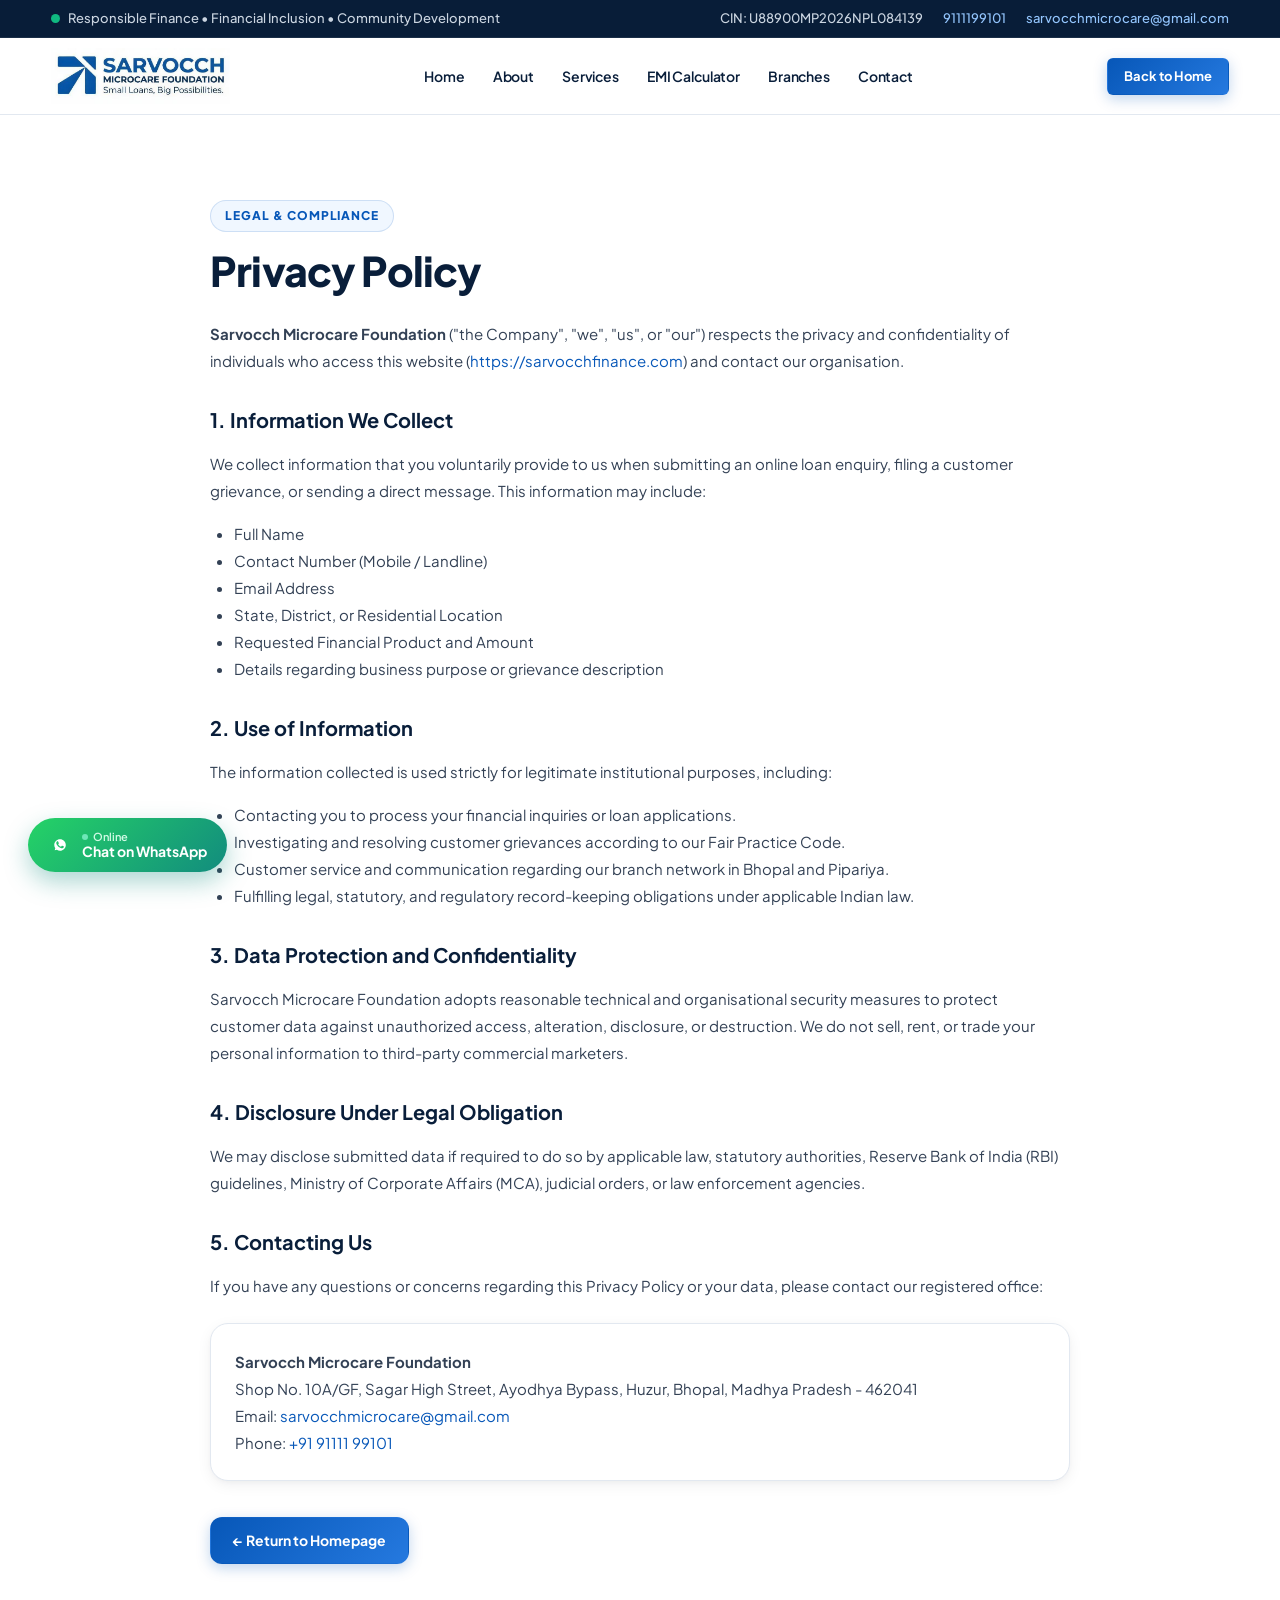
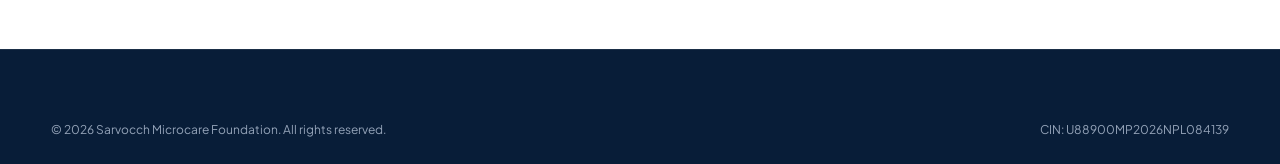
==== commit 334a1188: "Add full WhatsApp integration: floating chat widget, form deep-links, and free CallMeBot admin alert" ====
--- a/privacy.html
+++ b/privacy.html
@@ -128,6 +128,19 @@
         </div>
     </footer>
 
+    <!-- FLOATING WHATSAPP CHAT WIDGET -->
+    <a href="https://wa.me/919111199101?text=Hello%20Sarvocch%20Microcare%20Foundation,%20I%20have%20an%20inquiry%20regarding%20financial%20services."
+       target="_blank"
+       rel="noopener noreferrer"
+       class="whatsapp-float"
+       aria-label="Chat with Sarvocch Microcare on WhatsApp">
+        <svg width="24" height="24" viewBox="0 0 24 24" fill="currentColor"><path d="M12.031 6.172c-3.181 0-5.767 2.586-5.768 5.766-.001 1.298.38 2.27 1.019 3.287l-.582 2.128 2.182-.573c.978.58 1.911.928 3.145.929 3.178 0 5.767-2.587 5.768-5.766.001-3.187-2.575-5.77-5.764-5.771zm3.392 8.244c-.144.405-.837.774-1.17.824-.312.045-.698.077-2.127-.514-1.825-.756-3.003-2.613-3.094-2.735-.091-.122-.74-1.002-.74-1.911 0-.909.477-1.356.647-1.54.17-.184.372-.23.496-.23.125 0 .25.001.36.006.115.005.27-.043.421.32.156.375.534 1.302.58 1.396.046.094.077.204.015.328-.063.124-.094.202-.187.311-.093.11-.197.246-.281.331-.094.095-.192.198-.083.385.109.187.484.798 1.038 1.292.713.636 1.314.833 1.501.927.188.094.297.079.407-.047.111-.125.474-.551.6-.74.125-.188.25-.157.422-.094.172.063 1.092.515 1.279.609.187.094.312.141.358.219.046.078.046.452-.098.857z"/></svg>
+        <div class="whatsapp-float-text">
+            <span class="status-label">Online</span>
+            <span>Chat on WhatsApp</span>
+        </div>
+    </a>
+
     <script src="assets/js/main.js"></script>
 </body>
 </html>
--- a/assets/css/styles.css
+++ b/assets/css/styles.css
@@ -1694,6 +1694,106 @@
 
 .toast-close:hover {
     color: var(--text-heading);
+}
+
+/* ----------------------------------------------------------
+   19.1 WHATSAPP WIDGETS & BUTTONS
+   ---------------------------------------------------------- */
+.whatsapp-float {
+    position: fixed;
+    bottom: 28px;
+    left: 28px;
+    z-index: 995;
+    display: inline-flex;
+    align-items: center;
+    gap: 10px;
+    background: linear-gradient(135deg, #25d366, #128c7e);
+    color: #ffffff;
+    padding: 12px 20px;
+    border-radius: var(--radius-full);
+    box-shadow: 0 10px 25px rgba(18, 140, 126, 0.35);
+    font-weight: 700;
+    font-size: 0.875rem;
+    cursor: pointer;
+    text-decoration: none;
+    transition: var(--transition);
+    animation: whatsappPulse 2.8s infinite;
+}
+
+.whatsapp-float:hover {
+    color: #ffffff;
+    transform: translateY(-3px) scale(1.02);
+    box-shadow: 0 14px 30px rgba(18, 140, 126, 0.45);
+}
+
+.whatsapp-float svg {
+    flex-shrink: 0;
+}
+
+.whatsapp-float-text {
+    display: flex;
+    flex-direction: column;
+    line-height: 1.2;
+}
+
+.whatsapp-float-text .status-label {
+    font-size: 0.6875rem;
+    font-weight: 600;
+    color: #d1fae5;
+    display: flex;
+    align-items: center;
+    gap: 5px;
+}
+
+.whatsapp-float-text .status-label::before {
+    content: '';
+    display: inline-block;
+    width: 6px;
+    height: 6px;
+    border-radius: 50%;
+    background: #6ee7b7;
+}
+
+.btn-whatsapp {
+    background: linear-gradient(135deg, #25d366, #128c7e);
+    color: #ffffff !important;
+    border: none;
+    display: inline-flex;
+    align-items: center;
+    justify-content: center;
+    gap: 8px;
+    box-shadow: 0 4px 14px rgba(37, 211, 102, 0.28);
+}
+
+.btn-whatsapp:hover {
+    background: linear-gradient(135deg, #1ebe5d, #0e7266);
+    color: #ffffff !important;
+    transform: translateY(-1px);
+    box-shadow: 0 6px 18px rgba(37, 211, 102, 0.38);
+}
+
+.form-actions-split {
+    display: grid;
+    grid-template-columns: 1fr 1fr;
+    gap: 12px;
+    margin-top: 14px;
+}
+
+@media (max-width: 640px) {
+    .whatsapp-float {
+        bottom: 20px;
+        left: 20px;
+        padding: 12px;
+        border-radius: 50%;
+    }
+
+    .whatsapp-float-text {
+        display: none;
+    }
+
+    .form-actions-split {
+        grid-template-columns: 1fr;
+    }
 }
 
 /* ----------------------------------------------------------
--- a/assets/css/animations.css
+++ b/assets/css/animations.css
@@ -142,6 +142,18 @@
     to {
         transform: translateX(110%);
         opacity: 0;
+    }
+}
+
+@keyframes whatsappPulse {
+    0% {
+        box-shadow: 0 0 0 0 rgba(37, 211, 102, 0.7);
+    }
+    70% {
+        box-shadow: 0 0 0 15px rgba(37, 211, 102, 0);
+    }
+    100% {
+        box-shadow: 0 0 0 0 rgba(37, 211, 102, 0);
     }
 }
 
